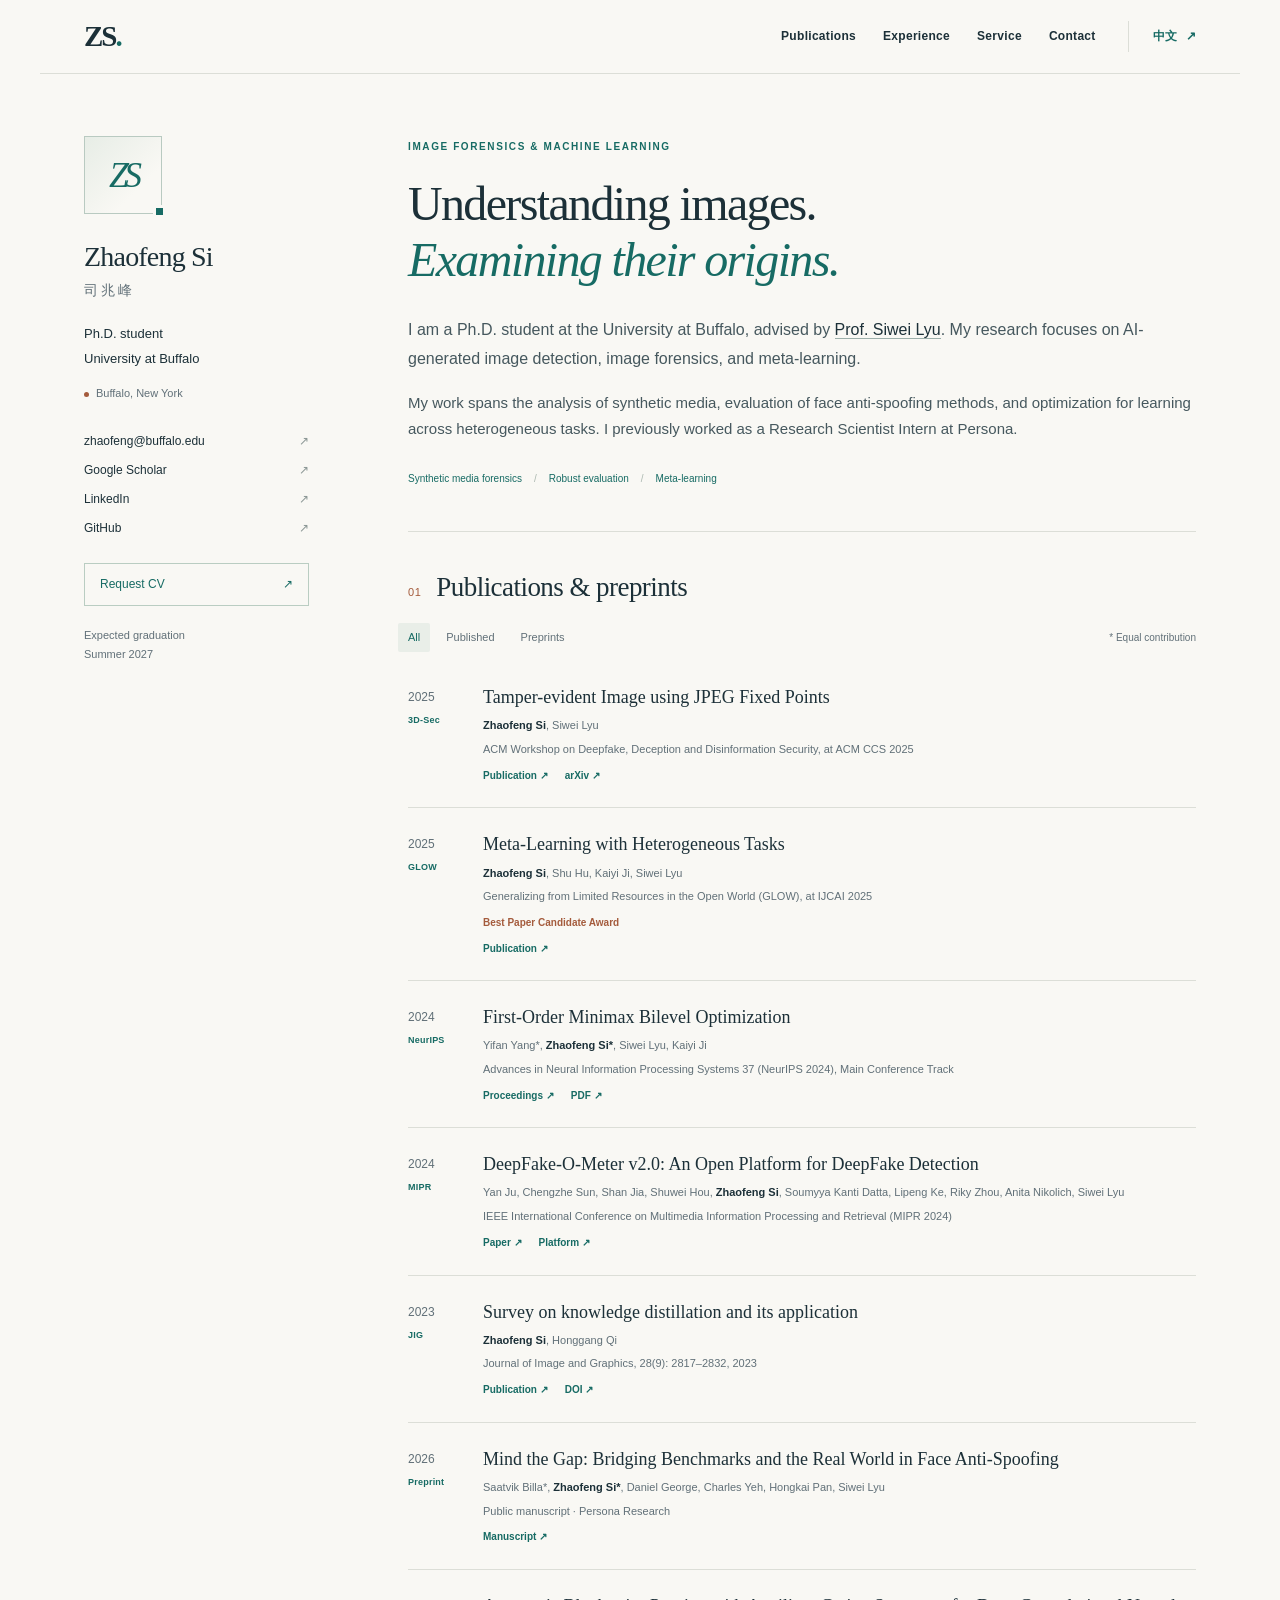
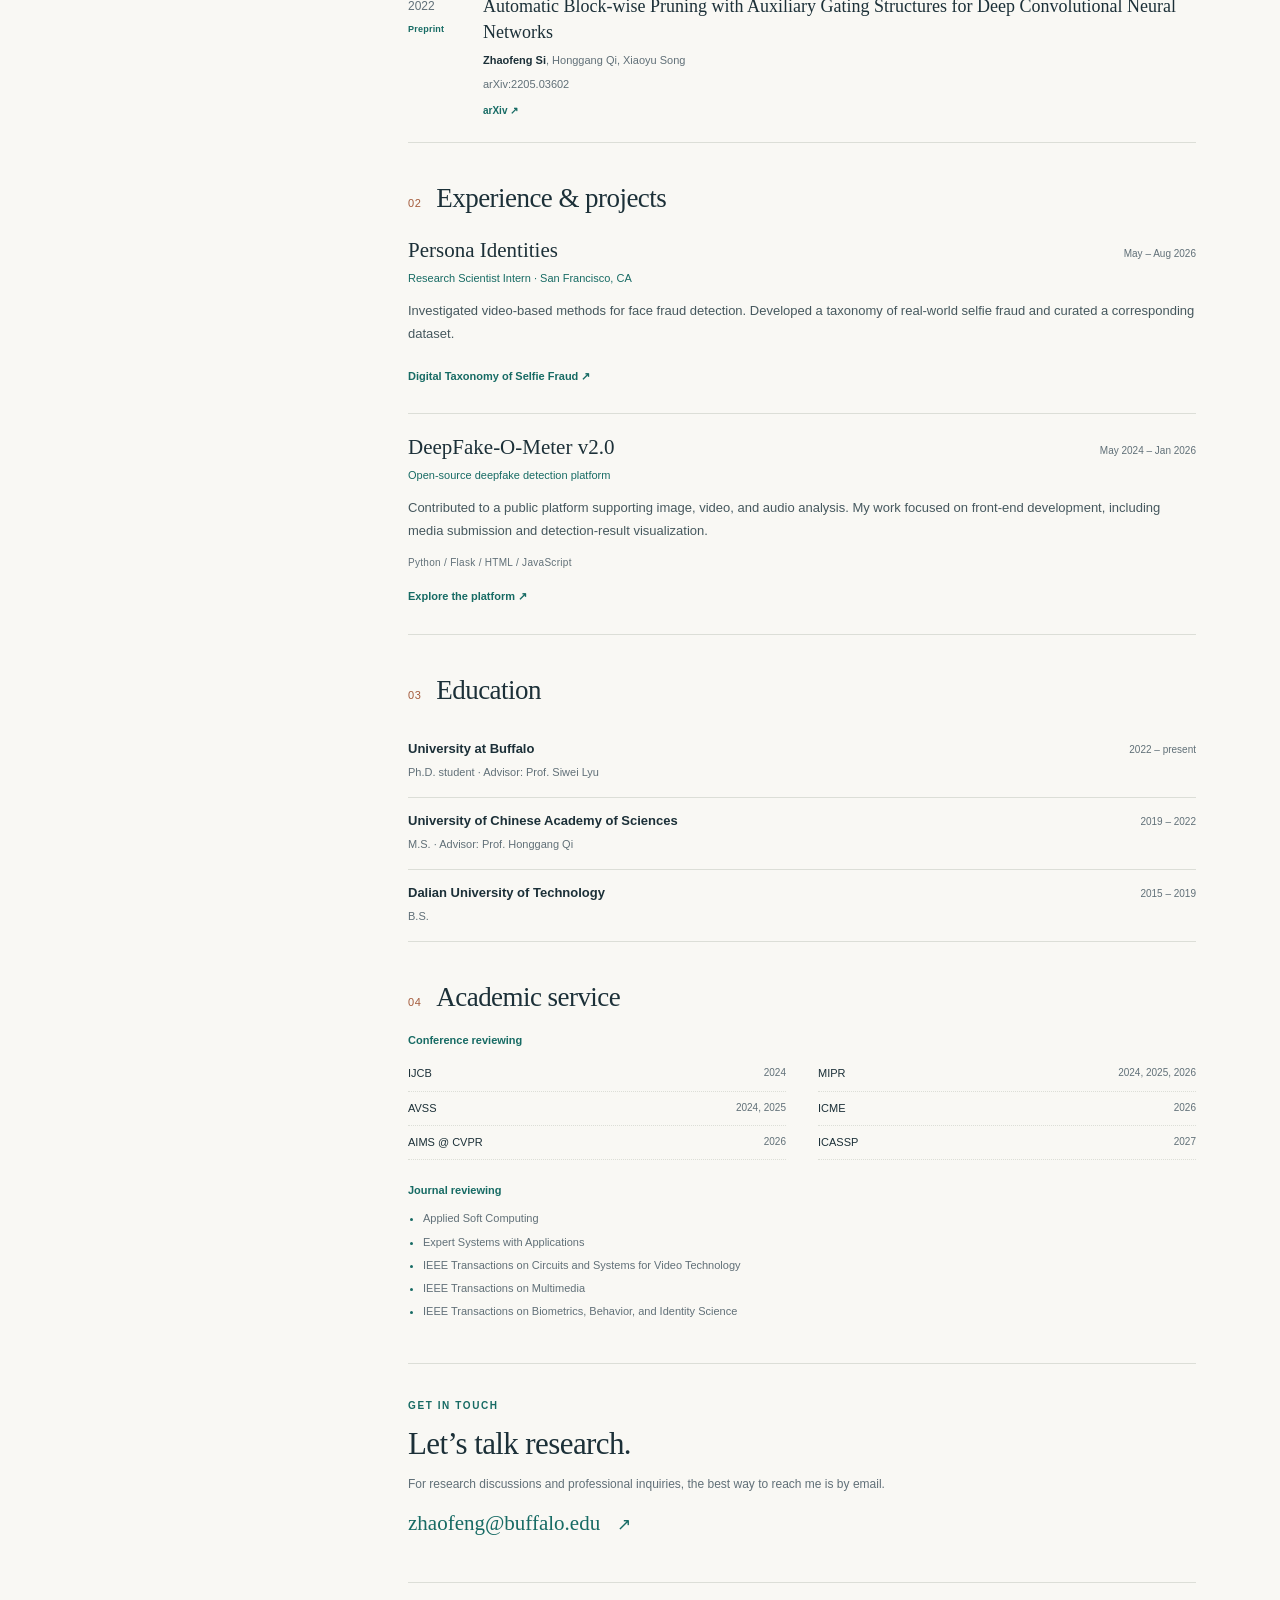
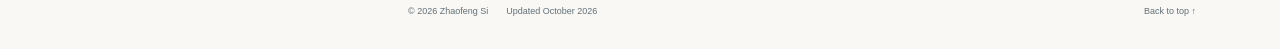
==== index.html @ 09a0c446 "Build bilingual academic homepage with public research and email-only CV requests" ====
<!doctype html>
<html lang="en">
<head>
  <meta charset="utf-8">
  <meta name="viewport" content="width=device-width, initial-scale=1">
  <meta name="description" content="Zhaofeng Si — Ph.D. student at the University at Buffalo. Research in image forensics, AI-generated image detection, and meta-learning.">
  <meta name="theme-color" content="#f9f8f4">
  <meta property="og:title" content="Zhaofeng Si · Image Forensics & Machine Learning">
  <meta property="og:description" content="Research, publications, and projects by Zhaofeng Si, Ph.D. student at the University at Buffalo.">
  <meta property="og:type" content="website">
  <meta property="og:url" content="https://mwtsukasa.github.io/">
  <link rel="canonical" href="https://mwtsukasa.github.io/">
  <link rel="icon" href="assets/favicon.svg" type="image/svg+xml">
  <link rel="stylesheet" href="styles.css">
  <title>Zhaofeng Si · Image Forensics & Machine Learning</title>
  <script src="script.js" defer></script>
</head>
<body>
  <a class="skip-link" href="#main"><span lang="en">Skip to content</span><span lang="zh-CN">跳转至正文</span></a>
  <header class="topbar">
    <a class="wordmark" href="#about" aria-label="Zhaofeng Si, home">ZS<span class="wordmark-dot">.</span></a>
    <nav aria-label="Main navigation">
      <a href="#publications"><span lang="en">Publications</span><span lang="zh-CN">论文</span></a>
      <a href="#experience"><span lang="en">Experience</span><span lang="zh-CN">经历</span></a>
      <a href="#service"><span lang="en">Service</span><span lang="zh-CN">学术服务</span></a>
      <a href="#contact"><span lang="en">Contact</span><span lang="zh-CN">联系</span></a>
    </nav>
    <button id="language-toggle" class="language-toggle" type="button" aria-label="切换为中文">中文 <span aria-hidden="true">↗</span></button>
  </header>

  <div class="layout">
    <aside class="profile" aria-label="Profile">
      <div class="monogram" aria-hidden="true"><span>Z</span><span>S</span><i></i></div>
      <h1>Zhaofeng Si</h1>
      <p class="chinese-name" lang="en">司兆峰</p>
      <p class="chinese-name" lang="zh-CN">图像取证 · 机器学习</p>
      <p class="role"><span lang="en">Ph.D. student</span><span lang="zh-CN">博士研究生</span><br><span lang="en">University at Buffalo</span><span lang="zh-CN">纽约州立大学布法罗分校</span></p>
      <p class="location"><span class="location-dot" aria-hidden="true"></span> <span lang="en">Buffalo, New York</span><span lang="zh-CN">美国纽约州布法罗</span></p>
      <div class="profile-links">
        <a href="mailto:zhaofeng@buffalo.edu">zhaofeng@buffalo.edu <span aria-hidden="true">↗</span></a>
        <a href="https://scholar.google.com/citations?user=auO4764AAAAJ&amp;hl=en">Google Scholar <span aria-hidden="true">↗</span></a>
        <a href="https://www.linkedin.com/in/zhaofeng-si-710855255/">LinkedIn <span aria-hidden="true">↗</span></a>
        <a href="https://github.com/MWTsukasa">GitHub <span aria-hidden="true">↗</span></a>
      </div>
      <a class="cv-link" href="mailto:zhaofeng@buffalo.edu?subject=CV%20request"><span lang="en">Request CV</span><span lang="zh-CN">邮件索取简历</span><span aria-hidden="true">↗</span></a>
      <p class="profile-note"><span lang="en">Expected graduation<br>Summer 2027</span><span lang="zh-CN">预计毕业<br>2027 年夏季</span></p>
    </aside>

    <main id="main">
      <section class="intro" id="about" aria-labelledby="intro-title">
        <p class="eyebrow"><span lang="en">IMAGE FORENSICS & MACHINE LEARNING</span><span lang="zh-CN">图像取证与机器学习</span></p>
        <h2 id="intro-title"><span lang="en">Understanding images.<br><em>Examining their origins.</em></span><span lang="zh-CN">理解图像，<br><em>探究图像的来源。</em></span></h2>
        <p class="lead"><span lang="en">I am a Ph.D. student at the University at Buffalo, advised by <a href="https://cse.buffalo.edu/~siweilyu/">Prof. Siwei Lyu</a>. My research focuses on AI-generated image detection, image forensics, and meta-learning.</span><span lang="zh-CN">我目前在纽约州立大学布法罗分校攻读博士，导师为 <a href="https://cse.buffalo.edu/~siweilyu/">Siwei Lyu 教授</a>。研究方向包括 AI 生成图像检测、图像取证和元学习。</span></p>
        <p><span lang="en">My work spans the analysis of synthetic media, evaluation of face anti-spoofing methods, and optimization for learning across heterogeneous tasks. I previously worked as a Research Scientist Intern at Persona.</span><span lang="zh-CN">我的工作涉及合成媒体分析、人脸防伪方法评估，以及面向异构任务学习的优化方法。曾在 Persona 担任研究科学家实习生。</span></p>
        <div class="research-topics" aria-label="Research interests"><span lang="en">Synthetic media forensics</span><span lang="zh-CN">合成媒体取证</span><span class="topic-separator" aria-hidden="true">/</span><span lang="en">Robust evaluation</span><span lang="zh-CN">稳健评估</span><span class="topic-separator" aria-hidden="true">/</span><span lang="en">Meta-learning</span><span lang="zh-CN">元学习</span></div>
      </section>

      <section id="publications" class="section" aria-labelledby="publications-title">
        <div class="section-heading"><span class="section-number" aria-hidden="true">01</span><h2 id="publications-title"><span lang="en">Publications & preprints</span><span lang="zh-CN">论文与预印本</span></h2></div>
        <div class="publication-toolbar"><div class="filters" role="group" aria-label="Filter publications"><button type="button" data-filter="all" aria-pressed="true"><span lang="en">All</span><span lang="zh-CN">全部</span></button><button type="button" data-filter="published" aria-pressed="false"><span lang="en">Published</span><span lang="zh-CN">已发表</span></button><button type="button" data-filter="preprint" aria-pressed="false"><span lang="en">Preprints</span><span lang="zh-CN">预印本</span></button></div><span class="equal-note"><span lang="en">* Equal contribution</span><span lang="zh-CN">* 同等贡献</span></span></div>
        <p id="filter-status" class="sr-only" aria-live="polite"></p>
        <div class="publication-list">
          <article class="publication" data-category="published"><div class="paper-index"><span>2025</span><small>3D-Sec</small></div><div class="paper-body"><h3><a href="https://doi.org/10.1145/3733813.3764369">Tamper-evident Image using JPEG Fixed Points</a></h3><p class="authors"><strong>Zhaofeng Si</strong>, Siwei Lyu</p><p class="venue">ACM Workshop on Deepfake, Deception and Disinformation Security, at ACM CCS 2025</p><div class="paper-links"><a href="https://doi.org/10.1145/3733813.3764369"><span lang="en">Publication</span><span lang="zh-CN">正式发表版本</span> ↗</a><a href="https://arxiv.org/abs/2504.17594">arXiv ↗</a></div></div></article>
          <article class="publication" data-category="published"><div class="paper-index"><span>2025</span><small>GLOW</small></div><div class="paper-body"><h3><a href="https://doi.org/10.1007/978-981-95-0988-1_6">Meta-Learning with Heterogeneous Tasks</a></h3><p class="authors"><strong>Zhaofeng Si</strong>, Shu Hu, Kaiyi Ji, Siwei Lyu</p><p class="venue">Generalizing from Limited Resources in the Open World (GLOW), at IJCAI 2025</p><p class="paper-distinction"><span lang="en">Best Paper Candidate Award</span><span lang="zh-CN">最佳论文候选奖</span></p><div class="paper-links"><a href="https://doi.org/10.1007/978-981-95-0988-1_6"><span lang="en">Publication</span><span lang="zh-CN">论文</span> ↗</a></div></div></article>
          <article class="publication" data-category="published"><div class="paper-index"><span>2024</span><small>NeurIPS</small></div><div class="paper-body"><h3><a href="https://proceedings.neurips.cc/paper_files/paper/2024/hash/2c8047bf3ed8ef6905351608d641f02f-Abstract-Conference.html">First-Order Minimax Bilevel Optimization</a></h3><p class="authors">Yifan Yang*, <strong>Zhaofeng Si*</strong>, Siwei Lyu, Kaiyi Ji</p><p class="venue">Advances in Neural Information Processing Systems 37 (NeurIPS 2024), Main Conference Track</p><div class="paper-links"><a href="https://proceedings.neurips.cc/paper_files/paper/2024/hash/2c8047bf3ed8ef6905351608d641f02f-Abstract-Conference.html"><span lang="en">Proceedings</span><span lang="zh-CN">论文集</span> ↗</a><a href="https://proceedings.neurips.cc/paper_files/paper/2024/file/2c8047bf3ed8ef6905351608d641f02f-Paper-Conference.pdf">PDF ↗</a></div></div></article>
          <article class="publication" data-category="published"><div class="paper-index"><span>2024</span><small>MIPR</small></div><div class="paper-body"><h3><a href="https://arxiv.org/abs/2404.13146">DeepFake-O-Meter v2.0: An Open Platform for DeepFake Detection</a></h3><p class="authors">Yan Ju, Chengzhe Sun, Shan Jia, Shuwei Hou, <strong>Zhaofeng Si</strong>, Soumyya Kanti Datta, Lipeng Ke, Riky Zhou, Anita Nikolich, Siwei Lyu</p><p class="venue">IEEE International Conference on Multimedia Information Processing and Retrieval (MIPR 2024)</p><div class="paper-links"><a href="https://arxiv.org/abs/2404.13146"><span lang="en">Paper</span><span lang="zh-CN">论文</span> ↗</a><a href="https://zinc.cse.buffalo.edu/ubmdfl/deep-o-meter/landing_page"><span lang="en">Platform</span><span lang="zh-CN">平台</span> ↗</a></div></div></article>
          <article class="publication" data-category="published"><div class="paper-index"><span>2023</span><small>JIG</small></div><div class="paper-body"><h3><a href="https://www.cjig.cn/zh/article/doi/10.11834/jig.220273/"><span lang="en">Survey on knowledge distillation and its application</span><span lang="zh-CN">知识蒸馏方法研究与应用综述</span></a></h3><p class="authors"><span lang="en"><strong>Zhaofeng Si</strong>, Honggang Qi</span><span lang="zh-CN"><strong>司兆峰</strong>，齐洪钢</span></p><p class="venue"><span lang="en">Journal of Image and Graphics, 28(9): 2817–2832, 2023</span><span lang="zh-CN">中国图象图形学报，2023，28(9)：2817–2832</span></p><div class="paper-links"><a href="https://www.cjig.cn/zh/article/doi/10.11834/jig.220273/"><span lang="en">Publication</span><span lang="zh-CN">论文</span> ↗</a><a href="https://doi.org/10.11834/jig.220273">DOI ↗</a></div></div></article>
          <article class="publication" data-category="preprint"><div class="paper-index"><span>2026</span><small><span lang="en">Preprint</span><span lang="zh-CN">预印本</span></small></div><div class="paper-body"><h3><a href="https://research.withpersona.com/mind-the-gap">Mind the Gap: Bridging Benchmarks and the Real World in Face Anti-Spoofing</a></h3><p class="authors">Saatvik Billa*, <strong>Zhaofeng Si*</strong>, Daniel George, Charles Yeh, Hongkai Pan, Siwei Lyu</p><p class="venue"><span lang="en">Public manuscript · Persona Research</span><span lang="zh-CN">公开研究稿件 · Persona Research</span></p><div class="paper-links"><a href="https://research.withpersona.com/mind-the-gap"><span lang="en">Manuscript</span><span lang="zh-CN">公开稿件</span> ↗</a></div></div></article>
          <article class="publication" data-category="preprint"><div class="paper-index"><span>2022</span><small><span lang="en">Preprint</span><span lang="zh-CN">预印本</span></small></div><div class="paper-body"><h3><a href="https://arxiv.org/abs/2205.03602">Automatic Block-wise Pruning with Auxiliary Gating Structures for Deep Convolutional Neural Networks</a></h3><p class="authors"><strong>Zhaofeng Si</strong>, Honggang Qi, Xiaoyu Song</p><p class="venue">arXiv:2205.03602</p><div class="paper-links"><a href="https://arxiv.org/abs/2205.03602">arXiv ↗</a></div></div></article>
        </div>
      </section>

      <section id="experience" class="section" aria-labelledby="experience-title">
        <div class="section-heading"><span class="section-number" aria-hidden="true">02</span><h2 id="experience-title"><span lang="en">Experience & projects</span><span lang="zh-CN">经历与项目</span></h2></div>
        <article class="experience-entry"><div class="entry-top"><h3>Persona Identities</h3><span class="date"><span lang="en">May – Aug 2026</span><span lang="zh-CN">2026.05 — 2026.08</span></span></div><p class="entry-role"><span lang="en">Research Scientist Intern · San Francisco, CA</span><span lang="zh-CN">研究科学家实习生 · 美国旧金山</span></p><p><span lang="en">Investigated video-based methods for face fraud detection. Developed a taxonomy of real-world selfie fraud and curated a corresponding dataset.</span><span lang="zh-CN">研究基于视频的人脸欺诈检测方法，构建面向真实场景的自拍欺诈分类体系，并整理相应数据集。</span></p><a class="text-link" href="https://research.withpersona.com/digital-taxonomy-of-selfie-fraud"><span lang="en">Digital Taxonomy of Selfie Fraud</span><span lang="zh-CN">查看公开项目</span> <span aria-hidden="true">↗</span></a></article>
        <article class="experience-entry"><div class="entry-top"><h3>DeepFake-O-Meter v2.0</h3><span class="date"><span lang="en">May 2024 – Jan 2026</span><span lang="zh-CN">2024.05 — 2026.01</span></span></div><p class="entry-role"><span lang="en">Open-source deepfake detection platform</span><span lang="zh-CN">面向公众的开源深度伪造检测平台</span></p><p><span lang="en">Contributed to a public platform supporting image, video, and audio analysis. My work focused on front-end development, including media submission and detection-result visualization.</span><span lang="zh-CN">参与开发支持图像、视频及音频分析的公共平台，主要负责前端开发，包括样本提交与检测结果展示。</span></p><p class="technology">Python / Flask / HTML / JavaScript</p><a class="text-link" href="https://zinc.cse.buffalo.edu/ubmdfl/deep-o-meter/landing_page"><span lang="en">Explore the platform</span><span lang="zh-CN">访问平台</span> <span aria-hidden="true">↗</span></a></article>
      </section>

      <section id="education" class="section" aria-labelledby="education-title">
        <div class="section-heading"><span class="section-number" aria-hidden="true">03</span><h2 id="education-title"><span lang="en">Education</span><span lang="zh-CN">教育背景</span></h2></div>
        <div class="education-entry"><div><h3><span lang="en">University at Buffalo</span><span lang="zh-CN">纽约州立大学布法罗分校</span></h3><p><span lang="en">Ph.D. student · Advisor: Prof. Siwei Lyu</span><span lang="zh-CN">博士在读 · 导师：Siwei Lyu 教授</span></p></div><span class="date"><span lang="en">2022 – present</span><span lang="zh-CN">2022 — 至今</span></span></div>
        <div class="education-entry"><div><h3><span lang="en">University of Chinese Academy of Sciences</span><span lang="zh-CN">中国科学院大学</span></h3><p><span lang="en">M.S. · Advisor: Prof. Honggang Qi</span><span lang="zh-CN">硕士 · 导师：Honggang Qi 教授</span></p></div><span class="date">2019 – 2022</span></div>
        <div class="education-entry"><div><h3><span lang="en">Dalian University of Technology</span><span lang="zh-CN">大连理工大学</span></h3><p><span lang="en">B.S.</span><span lang="zh-CN">学士</span></p></div><span class="date">2015 – 2019</span></div>
      </section>

      <section id="service" class="section" aria-labelledby="service-title">
        <div class="section-heading"><span class="section-number" aria-hidden="true">04</span><h2 id="service-title"><span lang="en">Academic service</span><span lang="zh-CN">学术服务</span></h2></div>
        <div class="service-group"><h3><span lang="en">Conference reviewing</span><span lang="zh-CN">会议审稿</span></h3><dl class="service-list"><div><dt>IJCB</dt><dd>2024</dd></div><div><dt>MIPR</dt><dd>2024, 2025, 2026</dd></div><div><dt>AVSS</dt><dd>2024, 2025</dd></div><div><dt>ICME</dt><dd>2026</dd></div><div><dt>AIMS @ CVPR</dt><dd>2026</dd></div><div><dt>ICASSP</dt><dd>2027</dd></div></dl></div>
        <div class="service-group"><h3><span lang="en">Journal reviewing</span><span lang="zh-CN">期刊审稿</span></h3><ul class="journal-list"><li>Applied Soft Computing</li><li>Expert Systems with Applications</li><li>IEEE Transactions on Circuits and Systems for Video Technology</li><li>IEEE Transactions on Multimedia</li><li>IEEE Transactions on Biometrics, Behavior, and Identity Science</li></ul></div>
      </section>

      <section id="contact" class="contact section" aria-labelledby="contact-title"><p class="eyebrow"><span lang="en">GET IN TOUCH</span><span lang="zh-CN">联系</span></p><h2 id="contact-title"><span lang="en">Let’s talk research.</span><span lang="zh-CN">欢迎交流研究。</span></h2><p><span lang="en">For research discussions and professional inquiries, the best way to reach me is by email.</span><span lang="zh-CN">研究交流与工作联系，请通过电子邮件联系我。</span></p><a class="contact-email" href="mailto:zhaofeng@buffalo.edu">zhaofeng@buffalo.edu <span aria-hidden="true">↗</span></a></section>
      <footer><span>© 2026 Zhaofeng Si</span><span lang="en">Updated October 2026</span><span lang="zh-CN">更新于 2026 年 10 月</span><a href="#about"><span lang="en">Back to top</span><span lang="zh-CN">返回顶部</span> ↑</a></footer>
    </main>
  </div>
</body>
</html>
---- styles.css ----
:root{--paper:#f9f8f4;--ink:#1c3038;--muted:#617078;--line:#dcded7;--accent:#176b64;--soft:#e9eee8;--warm:#a45b3c;--serif:Georgia,"Times New Roman","Noto Serif CJK SC","Songti SC",SimSun,serif;--sans:Inter,-apple-system,BlinkMacSystemFont,"Segoe UI","PingFang SC","Microsoft YaHei",sans-serif}
*{box-sizing:border-box}html{scroll-behavior:smooth;scroll-padding-top:100px}body{margin:0;background:var(--paper);color:var(--ink);font:15px/1.75 var(--sans);-webkit-font-smoothing:antialiased}a{color:inherit;text-decoration:none}a:hover{color:var(--accent)}button{font:inherit}button,a{-webkit-tap-highlight-color:transparent}a:focus-visible,button:focus-visible{outline:2px solid var(--accent);outline-offset:5px}html[lang="en"] [lang="zh-CN"],html[lang="zh-CN"] [lang="en"]{display:none}[hidden]{display:none!important}p{margin:0 0 16px}h1,h2,h3{margin:0;line-height:1.3}::selection{background:#d0e2d9}.skip-link{position:fixed;left:18px;top:-70px;padding:10px 18px;background:var(--ink);color:white;z-index:100}.skip-link:focus{top:12px}.topbar{position:sticky;top:0;z-index:20;display:flex;align-items:center;gap:32px;max-width:1200px;margin:auto;padding:19px 44px;background:rgba(249,248,244,.96);border-bottom:1px solid var(--line);backdrop-filter:blur(14px)}.wordmark{font:bold 29px/1 var(--serif);letter-spacing:-2px;margin-right:auto}.wordmark-dot{color:var(--accent)}nav{display:flex;gap:27px;font-size:12px;font-weight:600;letter-spacing:.025em}nav a{padding:7px 0}.language-toggle{border:0;border-left:1px solid var(--line);background:transparent;padding:5px 0 5px 24px;cursor:pointer;font-size:12px;color:var(--accent);font-weight:600}.language-toggle span{margin-left:6px}.layout{max-width:1200px;margin:0 auto;display:grid;grid-template-columns:260px minmax(0,1fr);gap:64px;padding:62px 44px 0}.profile{position:sticky;top:125px;align-self:start;padding-bottom:30px}.monogram{position:relative;width:78px;height:78px;display:flex;align-items:center;justify-content:center;border:1px solid #b9cac1;margin-bottom:25px;font:italic 36px var(--serif);letter-spacing:-5px;color:var(--accent);background:linear-gradient(135deg,#e7ede6,#f9f8f4 70%)}.monogram i{position:absolute;right:-5px;bottom:-5px;width:13px;height:13px;background:var(--accent);border:3px solid var(--paper)}.profile h1{font:normal 28px/1.25 var(--serif);letter-spacing:-.8px}.chinese-name{font:14px var(--serif);letter-spacing:3px;color:var(--muted);margin:8px 0 22px}.role{font-size:13px;line-height:1.9;margin:0 0 13px}.location{font-size:11px;color:var(--muted);display:flex;align-items:center;gap:7px;margin-bottom:27px}.location-dot{height:5px;width:5px;background:var(--warm);border-radius:50%;flex:none}.profile-links{display:grid;gap:8px;font-size:12px;margin-bottom:24px}.profile-links a{display:flex;justify-content:space-between;align-items:center;gap:14px;max-width:225px}.profile-links a>span{color:#8a9694}.cv-link{display:flex;align-items:center;justify-content:space-between;border:1px solid #bacdc2;color:var(--accent);padding:10px 15px;font-size:12px;max-width:225px;transition:background .18s}.cv-link:hover{background:var(--soft)}.cv-link small{font-size:10px;color:var(--muted);font-weight:400;margin-left:5px}.profile-note{font-size:11px;line-height:1.8;color:var(--muted);margin-top:20px}.intro{padding:2px 0 44px;border-bottom:1px solid var(--line)}.eyebrow{font-size:10px;font-weight:650;letter-spacing:.16em;color:var(--accent);margin-bottom:20px}.intro h2{font:normal clamp(34px,4vw,48px)/1.17 var(--serif);letter-spacing:-1.65px;margin-bottom:27px}.intro h2 em{font-weight:normal;color:var(--accent)}.intro .lead{font-size:16px;line-height:1.85}.intro p:not(.eyebrow){color:#46585e}.intro p a{border-bottom:1px solid #9cafaa;color:var(--ink)}.research-topics{display:flex;flex-wrap:wrap;gap:8px 12px;align-items:center;font-size:10px;color:var(--accent);margin-top:27px}.topic-separator{color:#abb7b0}.section{padding-top:40px}.section-heading{display:flex;gap:15px;align-items:baseline;padding-bottom:20px}.section-number{font:11px var(--sans);color:var(--warm);letter-spacing:.05em}.section-heading h2{font:normal 27px var(--serif);letter-spacing:-.55px}.publication-toolbar{display:flex;justify-content:space-between;align-items:center;gap:15px;margin-bottom:9px}.filters{display:flex;gap:6px;flex-wrap:wrap}.filters button{border:0;color:var(--muted);background:transparent;padding:5px 10px;font-size:11px;border-radius:2px;cursor:pointer}.filters button:first-child{margin-left:-10px}.filters button[aria-pressed="true"]{color:var(--accent);background:var(--soft)}.equal-note{font-size:10px;color:var(--muted)}.publication{display:grid;grid-template-columns:62px minmax(0,1fr);gap:13px;padding:23px 0;border-bottom:1px solid var(--line)}.paper-index{padding-top:3px;display:flex;flex-direction:column;gap:5px;color:var(--muted);font-size:12px}.paper-index small{font-size:9px;color:var(--accent);font-weight:600;letter-spacing:.025em}.paper-body h3{font:normal 18px/1.45 var(--serif);margin-bottom:6px}.paper-body h3 a:hover{text-decoration:underline;text-decoration-thickness:1px;text-underline-offset:4px}.authors{font-size:11px;line-height:1.8;color:var(--muted);margin-bottom:4px}.authors strong{font-weight:600;color:var(--ink)}.venue{font-size:11px;line-height:1.8;color:var(--muted);margin-bottom:7px}.paper-links{display:flex;gap:17px;flex-wrap:wrap;font-size:10px;font-weight:600;color:var(--accent)}.paper-links a:hover{text-decoration:underline;text-underline-offset:3px}.paper-distinction{font-size:10px;color:var(--warm);font-weight:600;margin:2px 0 8px}.experience-entry{padding:21px 0 25px;border-bottom:1px solid var(--line)}.experience-entry:first-of-type{padding-top:4px}.entry-top{display:flex;justify-content:space-between;gap:16px;align-items:baseline}.entry-top h3{font:normal 21px var(--serif)}.date{font-size:10px;color:var(--muted);white-space:nowrap}.entry-role{font-size:11px;color:var(--accent);margin:6px 0 12px}.experience-entry>p:not(.entry-role):not(.technology){font-size:13px;color:#46585e}.text-link{color:var(--accent);font-size:11px;font-weight:600}.technology{font-size:10px;color:var(--muted);margin-top:-5px;margin-bottom:11px;letter-spacing:.03em}.education-entry{display:flex;justify-content:space-between;align-items:baseline;gap:18px;padding:15px 0;border-bottom:1px solid var(--line)}.education-entry h3{font-size:13px;font-weight:600}.education-entry p{font-size:11px;color:var(--muted);margin:5px 0 0}.service-group{margin-bottom:23px}.service-group h3{font-size:11px;color:var(--accent);font-weight:600;margin-bottom:10px}.service-list{margin:0;display:grid;grid-template-columns:1fr 1fr;column-gap:32px}.service-list>div{display:flex;justify-content:space-between;border-bottom:1px dotted var(--line);gap:14px;padding:7px 0;font-size:11px}.service-list dd{margin:0;color:var(--muted);font-size:10px}.journal-list{padding-left:15px;margin:0;color:var(--muted);font-size:11px;line-height:2.1}.journal-list li::marker{color:var(--accent)}.contact{border-top:1px solid var(--line);margin-top:40px;padding-top:33px;padding-bottom:43px}.contact .eyebrow{margin-bottom:12px}.contact h2{font:normal 31px var(--serif);letter-spacing:-.6px;margin-bottom:12px}.contact p:not(.eyebrow){font-size:12px;color:var(--muted);max-width:520px}.contact-email{font:normal 21px var(--serif);color:var(--accent)}.contact-email>span{font:normal 17px var(--sans);margin-left:12px}footer{display:flex;gap:18px;align-items:center;flex-wrap:wrap;border-top:1px solid var(--line);padding:21px 0 30px;font-size:9px;color:var(--muted)}footer>a{margin-left:auto}.sr-only{position:absolute;width:1px;height:1px;padding:0;margin:-1px;overflow:hidden;clip:rect(0,0,0,0);white-space:nowrap;border:0}html[lang="zh-CN"] .intro h2{font-size:44px;line-height:1.4;letter-spacing:0}html[lang="zh-CN"] .chinese-name{letter-spacing:1px}html[lang="zh-CN"] .section-heading h2{font-size:25px;letter-spacing:1px}html[lang="zh-CN"] .intro .lead{line-height:2}
@media(min-width:1400px){.layout{gap:78px}.topbar{max-width:1200px}}@media(max-width:1000px){.layout{grid-template-columns:215px minmax(0,1fr);gap:40px;padding:42px 30px 0}.topbar{padding:17px 30px}.profile h1{font-size:25px}.profile-links{font-size:11px}.intro h2{font-size:37px}.entry-top{align-items:flex-start;flex-direction:column;gap:5px}.publication-toolbar{align-items:flex-start;flex-direction:column;gap:8px}}@media(max-width:720px){html{scroll-padding-top:76px}.topbar{padding:14px 22px;gap:18px}nav{gap:15px;font-size:10px}.language-toggle{padding-left:16px;font-size:11px}.wordmark{font-size:25px}.layout{display:block;padding:28px 24px 0}.profile{position:static;display:grid;grid-template-columns:1fr auto;column-gap:18px;padding-bottom:28px;margin-bottom:29px;border-bottom:1px solid var(--line)}.monogram{grid-column:2;grid-row:1/4;width:64px;height:64px;margin:0;font-size:31px}.profile h1{font-size:29px}.profile .chinese-name{margin:6px 0 12px}.profile .role{margin-bottom:0;font-size:12px}.profile .location{grid-column:1;margin:10px 0 13px}.profile-links{grid-column:1/-1;display:flex;gap:7px 19px;flex-wrap:wrap;margin-bottom:16px}.profile-links a{gap:6px}.profile-links a:first-child{flex-basis:100%;justify-content:flex-start}.cv-link{grid-column:1;max-width:185px}.profile-note{grid-column:2;grid-row:6;align-self:center;margin:0;font-size:9px;text-align:right}.intro{padding:0 0 30px}.eyebrow{font-size:9px;margin-bottom:16px}.intro h2{font-size:36px;letter-spacing:-1.1px}.intro .lead{font-size:15px}.intro p:not(.eyebrow):not(.lead){font-size:13px}.research-topics{font-size:9px;gap:6px 8px}.section{padding-top:30px}.section-heading{gap:11px;padding-bottom:15px}.section-heading h2{font-size:25px}.publication{grid-template-columns:48px minmax(0,1fr);gap:10px;padding:21px 0}.paper-body h3{font-size:17px}.paper-index{font-size:11px}.paper-index small{font-size:8px}.paper-links{font-size:10px}.authors,.venue{font-size:10px}.service-list{column-gap:20px}.contact{margin-top:25px;padding-bottom:30px}.contact-email{font-size:20px}.contact h2{font-size:28px}footer{font-size:8px;gap:12px}html[lang="zh-CN"] .intro h2{font-size:34px}}
@media(max-width:400px){.layout{padding-left:18px;padding-right:18px}.topbar{padding-left:18px;padding-right:18px;gap:12px}nav{gap:11px}.language-toggle{padding-left:10px}.profile h1{font-size:27px}.intro h2{font-size:32px}.service-list{grid-template-columns:1fr}.contact-email{font-size:18px}.education-entry{gap:10px}.education-entry h3{font-size:12px}.equal-note{font-size:9px}}
@media(prefers-reduced-motion:reduce){html{scroll-behavior:auto}*{transition:none!important}}
@media print{.topbar,.monogram,.filters,.cv-link,footer>a,.skip-link{display:none}.layout{display:block;padding:0}.profile{position:static;border-bottom:1px solid #bbb;padding-bottom:15px}.profile-links{display:flex;gap:18px}.profile-note{display:none}body{font-size:11pt;background:white}.intro h2{font-size:24pt}.section{padding-top:20px}.publication,.experience-entry,.education-entry{break-inside:avoid}.paper-body h3{font-size:13pt}.contact{break-inside:avoid}.profile h1{font-size:22pt}}
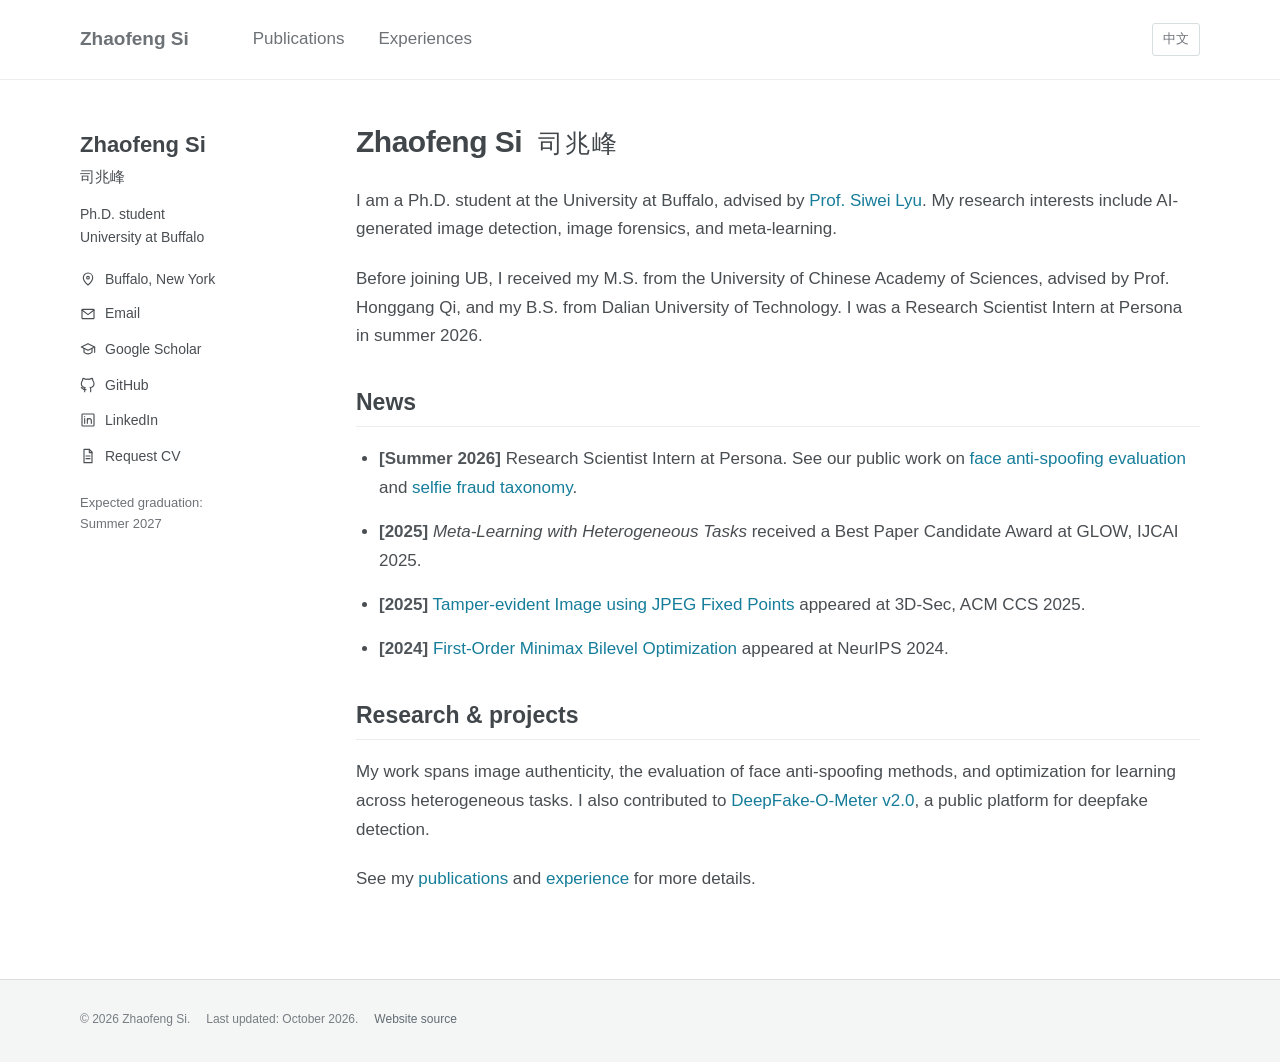
==== commit 6aa02196: "Redesign academic website with separate publications and experience pages" ====
--- a/index.html
+++ b/index.html
@@ -3,95 +3,54 @@
 <head>
   <meta charset="utf-8">
   <meta name="viewport" content="width=device-width, initial-scale=1">
-  <meta name="description" content="Zhaofeng Si — Ph.D. student at the University at Buffalo. Research in image forensics, AI-generated image detection, and meta-learning.">
-  <meta name="theme-color" content="#f9f8f4">
-  <meta property="og:title" content="Zhaofeng Si · Image Forensics & Machine Learning">
-  <meta property="og:description" content="Research, publications, and projects by Zhaofeng Si, Ph.D. student at the University at Buffalo.">
+  <meta name="description" content="Zhaofeng Si, Ph.D. student at the University at Buffalo. Research in image forensics, AI-generated image detection, and meta-learning.">
+  <meta name="theme-color" content="#ffffff">
+  <meta property="og:title" content="Zhaofeng Si 司兆峰">
+  <meta property="og:description" content="Research, publications, and academic experience of Zhaofeng Si.">
   <meta property="og:type" content="website">
   <meta property="og:url" content="https://mwtsukasa.github.io/">
   <link rel="canonical" href="https://mwtsukasa.github.io/">
-  <link rel="icon" href="assets/favicon.svg" type="image/svg+xml">
-  <link rel="stylesheet" href="styles.css">
-  <title>Zhaofeng Si · Image Forensics & Machine Learning</title>
-  <script src="script.js" defer></script>
+  <link rel="icon" href="./assets/favicon.svg" type="image/svg+xml">
+  <link rel="stylesheet" href="./styles.css">
+  <title>Zhaofeng Si 司兆峰</title>
+  <script src="./script.js" defer></script>
 </head>
-<body>
+<body data-page="home">
   <a class="skip-link" href="#main"><span lang="en">Skip to content</span><span lang="zh-CN">跳转至正文</span></a>
-  <header class="topbar">
-    <a class="wordmark" href="#about" aria-label="Zhaofeng Si, home">ZS<span class="wordmark-dot">.</span></a>
-    <nav aria-label="Main navigation">
-      <a href="#publications"><span lang="en">Publications</span><span lang="zh-CN">论文</span></a>
-      <a href="#experience"><span lang="en">Experience</span><span lang="zh-CN">经历</span></a>
-      <a href="#service"><span lang="en">Service</span><span lang="zh-CN">学术服务</span></a>
-      <a href="#contact"><span lang="en">Contact</span><span lang="zh-CN">联系</span></a>
-    </nav>
-    <button id="language-toggle" class="language-toggle" type="button" aria-label="切换为中文">中文 <span aria-hidden="true">↗</span></button>
+  <header class="masthead">
+    <div class="masthead-inner">
+      <a class="site-name" href="./" aria-current="page">Zhaofeng Si</a>
+      <nav aria-label="Main navigation"><a href="./publications/"><span lang="en">Publications</span><span lang="zh-CN">论文</span></a><a href="./experiences/"><span lang="en">Experiences</span><span lang="zh-CN">经历</span></a></nav>
+      <button class="language-toggle" id="language-toggle" type="button" aria-label="切换为中文">中文</button>
+    </div>
   </header>
+  <div class="page-layout">
+    <aside class="profile" aria-label="Profile">
+      <a class="profile-name" href="./">Zhaofeng Si</a>
+      <p class="profile-chinese">司兆峰</p>
+      <p class="profile-role"><span lang="en">Ph.D. student<br>University at Buffalo</span><span lang="zh-CN">博士研究生<br>纽约州立大学布法罗分校</span></p>
+      <p class="profile-location"><svg class="icon" viewBox="0 0 24 24" fill="none" stroke="currentColor" stroke-width="1.7" stroke-linecap="round" stroke-linejoin="round" aria-hidden="true"><path d="M19 10c0 5-7 11-7 11S5 15 5 10a7 7 0 1 1 14 0Z"/><circle cx="12" cy="10" r="2"/></svg><span lang="en">Buffalo, New York</span><span lang="zh-CN">美国纽约州布法罗</span></p>
+      <ul class="profile-links"><li><a href="mailto:zhaofeng@buffalo.edu"><svg class="icon" viewBox="0 0 24 24" fill="none" stroke="currentColor" stroke-width="1.7" stroke-linecap="round" stroke-linejoin="round" aria-hidden="true"><rect x="3" y="5" width="18" height="14" rx="1"/><path d="m3 6 9 7 9-7"/></svg><span lang="en">Email</span><span lang="zh-CN">电子邮件</span></a></li><li><a href="https://scholar.google.com/citations?user=auO4764AAAAJ&amp;hl=en"><svg class="icon" viewBox="0 0 24 24" fill="none" stroke="currentColor" stroke-width="1.7" stroke-linecap="round" stroke-linejoin="round" aria-hidden="true"><path d="m2 9 10-5 10 5-10 5L2 9Z"/><path d="M6 11v6c4 3 8 3 12 0v-6M22 9v8"/></svg><span lang="en">Google Scholar</span><span lang="zh-CN">Google Scholar</span></a></li><li><a href="https://github.com/MWTsukasa"><svg class="icon" viewBox="0 0 24 24" fill="none" stroke="currentColor" stroke-width="1.7" stroke-linecap="round" stroke-linejoin="round" aria-hidden="true"><path d="M9 19c-5 1-5-3-7-3m14 6v-4a3 3 0 0 0-.8-2.3C19 15.3 21 13.5 21 10a7 7 0 0 0-2-5c.2-1.1.1-2.2-.5-3-2 0-3.5 1-4.2 1.5a15 15 0 0 0-5.6 0C7.8 3 6.5 2 4.5 2 4 2.8 3.8 4 4 5a7 7 0 0 0-2 5c0 3.5 2 5.3 5.8 5.7A3 3 0 0 0 7 18v4"/></svg><span lang="en">GitHub</span><span lang="zh-CN">GitHub</span></a></li><li><a href="https://www.linkedin.com/in/zhaofeng-si-710855255/"><svg class="icon" viewBox="0 0 24 24" fill="none" stroke="currentColor" stroke-width="1.7" stroke-linecap="round" stroke-linejoin="round" aria-hidden="true"><rect x="3" y="3" width="18" height="18" rx="1"/><path d="M7 10v7M7 7v.1M11 17v-7m0 3c0-4 6-4 6 0v4"/></svg><span lang="en">LinkedIn</span><span lang="zh-CN">LinkedIn</span></a></li><li><a href="mailto:zhaofeng@buffalo.edu?subject=CV%20request"><svg class="icon" viewBox="0 0 24 24" fill="none" stroke="currentColor" stroke-width="1.7" stroke-linecap="round" stroke-linejoin="round" aria-hidden="true"><path d="M6 2h8l4 4v16H6Z"/><path d="M14 2v5h4M9 12h6M9 16h6"/></svg><span lang="en">Request CV</span><span lang="zh-CN">邮件索取简历</span></a></li></ul>
+      <p class="profile-graduation"><span lang="en">Expected graduation:<br>Summer 2027</span><span lang="zh-CN">预计毕业：2027 年夏季</span></p>
+    </aside>
+    <main id="main" class="page-content">
+      <h1><span lang="en">Zhaofeng Si <span class="title-chinese">司兆峰</span></span><span lang="zh-CN">司兆峰 <span class="title-english">Zhaofeng Si</span></span></h1>
+      
+<p><span lang="en">I am a Ph.D. student at the University at Buffalo, advised by <a href="https://cse.buffalo.edu/~siweilyu/">Prof. Siwei Lyu</a>. My research interests include AI-generated image detection, image forensics, and meta-learning.</span><span lang="zh-CN">我目前在纽约州立大学布法罗分校攻读博士，导师为 <a href="https://cse.buffalo.edu/~siweilyu/">Siwei Lyu 教授</a>。研究兴趣包括 AI 生成图像检测、图像取证和元学习。</span></p>
+<p><span lang="en">Before joining UB, I received my M.S. from the University of Chinese Academy of Sciences, advised by Prof. Honggang Qi, and my B.S. from Dalian University of Technology. I was a Research Scientist Intern at Persona in summer 2026.</span><span lang="zh-CN">此前，我在中国科学院大学获得硕士学位，导师为齐洪钢教授；在大连理工大学获得学士学位。2026 年夏季，我在 Persona 担任研究科学家实习生。</span></p>
+<h2><span lang="en">News</span><span lang="zh-CN">动态</span></h2>
+<ul class="news-list">
+  <li><span class="news-date"><span lang="en">[Summer 2026]</span><span lang="zh-CN">[2026 年夏季]</span></span> <span lang="en">Research Scientist Intern at Persona. See our public work on <a href="https://research.withpersona.com/mind-the-gap">face anti-spoofing evaluation</a> and <a href="https://research.withpersona.com/digital-taxonomy-of-selfie-fraud">selfie fraud taxonomy</a>.</span><span lang="zh-CN">在 Persona 担任研究科学家实习生。公开工作涉及<a href="https://research.withpersona.com/mind-the-gap">人脸防伪评估</a>与<a href="https://research.withpersona.com/digital-taxonomy-of-selfie-fraud">自拍欺诈分类体系</a>。</span></li>
+  <li><span class="news-date">[2025]</span> <em>Meta-Learning with Heterogeneous Tasks</em> <span lang="en">received a Best Paper Candidate Award at GLOW, IJCAI 2025.</span><span lang="zh-CN">获 IJCAI 2025 GLOW 研讨会最佳论文候选奖。</span></li>
+  <li><span class="news-date">[2025]</span> <a href="https://arxiv.org/abs/2504.17594">Tamper-evident Image using JPEG Fixed Points</a> <span lang="en">appeared at 3D-Sec, ACM CCS 2025.</span><span lang="zh-CN">发表于 ACM CCS 2025 的 3D-Sec 研讨会。</span></li>
+  <li><span class="news-date">[2024]</span> <a href="https://proceedings.neurips.cc/paper_files/paper/2024/hash/2c8047bf3ed8ef6905351608d641f02f-Abstract-Conference.html">First-Order Minimax Bilevel Optimization</a> <span lang="en">appeared at NeurIPS 2024.</span><span lang="zh-CN">发表于 NeurIPS 2024。</span></li>
+</ul>
+<h2><span lang="en">Research & projects</span><span lang="zh-CN">研究与项目</span></h2>
+<p><span lang="en">My work spans image authenticity, the evaluation of face anti-spoofing methods, and optimization for learning across heterogeneous tasks. I also contributed to <a href="https://zinc.cse.buffalo.edu/ubmdfl/deep-o-meter/landing_page">DeepFake-O-Meter v2.0</a>, a public platform for deepfake detection.</span><span lang="zh-CN">我的工作涉及图像真实性分析、人脸防伪方法评估，以及面向异构任务学习的优化方法。我也参与开发了面向公众的深度伪造检测平台 <a href="https://zinc.cse.buffalo.edu/ubmdfl/deep-o-meter/landing_page">DeepFake-O-Meter v2.0</a>。</span></p>
+<p><span lang="en">See my <a href="./publications/">publications</a> and <a href="./experiences/">experience</a> for more details.</span><span lang="zh-CN">更多信息可参见<a href="./publications/">论文</a>与<a href="./experiences/">经历</a>。</span></p>
 
-  <div class="layout">
-    <aside class="profile" aria-label="Profile">
-      <div class="monogram" aria-hidden="true"><span>Z</span><span>S</span><i></i></div>
-      <h1>Zhaofeng Si</h1>
-      <p class="chinese-name" lang="en">司兆峰</p>
-      <p class="chinese-name" lang="zh-CN">图像取证 · 机器学习</p>
-      <p class="role"><span lang="en">Ph.D. student</span><span lang="zh-CN">博士研究生</span><br><span lang="en">University at Buffalo</span><span lang="zh-CN">纽约州立大学布法罗分校</span></p>
-      <p class="location"><span class="location-dot" aria-hidden="true"></span> <span lang="en">Buffalo, New York</span><span lang="zh-CN">美国纽约州布法罗</span></p>
-      <div class="profile-links">
-        <a href="mailto:zhaofeng@buffalo.edu">zhaofeng@buffalo.edu <span aria-hidden="true">↗</span></a>
-        <a href="https://scholar.google.com/citations?user=auO4764AAAAJ&amp;hl=en">Google Scholar <span aria-hidden="true">↗</span></a>
-        <a href="https://www.linkedin.com/in/zhaofeng-si-710855255/">LinkedIn <span aria-hidden="true">↗</span></a>
-        <a href="https://github.com/MWTsukasa">GitHub <span aria-hidden="true">↗</span></a>
-      </div>
-      <a class="cv-link" href="mailto:zhaofeng@buffalo.edu?subject=CV%20request"><span lang="en">Request CV</span><span lang="zh-CN">邮件索取简历</span><span aria-hidden="true">↗</span></a>
-      <p class="profile-note"><span lang="en">Expected graduation<br>Summer 2027</span><span lang="zh-CN">预计毕业<br>2027 年夏季</span></p>
-    </aside>
-
-    <main id="main">
-      <section class="intro" id="about" aria-labelledby="intro-title">
-        <p class="eyebrow"><span lang="en">IMAGE FORENSICS & MACHINE LEARNING</span><span lang="zh-CN">图像取证与机器学习</span></p>
-        <h2 id="intro-title"><span lang="en">Understanding images.<br><em>Examining their origins.</em></span><span lang="zh-CN">理解图像，<br><em>探究图像的来源。</em></span></h2>
-        <p class="lead"><span lang="en">I am a Ph.D. student at the University at Buffalo, advised by <a href="https://cse.buffalo.edu/~siweilyu/">Prof. Siwei Lyu</a>. My research focuses on AI-generated image detection, image forensics, and meta-learning.</span><span lang="zh-CN">我目前在纽约州立大学布法罗分校攻读博士，导师为 <a href="https://cse.buffalo.edu/~siweilyu/">Siwei Lyu 教授</a>。研究方向包括 AI 生成图像检测、图像取证和元学习。</span></p>
-        <p><span lang="en">My work spans the analysis of synthetic media, evaluation of face anti-spoofing methods, and optimization for learning across heterogeneous tasks. I previously worked as a Research Scientist Intern at Persona.</span><span lang="zh-CN">我的工作涉及合成媒体分析、人脸防伪方法评估，以及面向异构任务学习的优化方法。曾在 Persona 担任研究科学家实习生。</span></p>
-        <div class="research-topics" aria-label="Research interests"><span lang="en">Synthetic media forensics</span><span lang="zh-CN">合成媒体取证</span><span class="topic-separator" aria-hidden="true">/</span><span lang="en">Robust evaluation</span><span lang="zh-CN">稳健评估</span><span class="topic-separator" aria-hidden="true">/</span><span lang="en">Meta-learning</span><span lang="zh-CN">元学习</span></div>
-      </section>
-
-      <section id="publications" class="section" aria-labelledby="publications-title">
-        <div class="section-heading"><span class="section-number" aria-hidden="true">01</span><h2 id="publications-title"><span lang="en">Publications & preprints</span><span lang="zh-CN">论文与预印本</span></h2></div>
-        <div class="publication-toolbar"><div class="filters" role="group" aria-label="Filter publications"><button type="button" data-filter="all" aria-pressed="true"><span lang="en">All</span><span lang="zh-CN">全部</span></button><button type="button" data-filter="published" aria-pressed="false"><span lang="en">Published</span><span lang="zh-CN">已发表</span></button><button type="button" data-filter="preprint" aria-pressed="false"><span lang="en">Preprints</span><span lang="zh-CN">预印本</span></button></div><span class="equal-note"><span lang="en">* Equal contribution</span><span lang="zh-CN">* 同等贡献</span></span></div>
-        <p id="filter-status" class="sr-only" aria-live="polite"></p>
-        <div class="publication-list">
-          <article class="publication" data-category="published"><div class="paper-index"><span>2025</span><small>3D-Sec</small></div><div class="paper-body"><h3><a href="https://doi.org/10.1145/3733813.3764369">Tamper-evident Image using JPEG Fixed Points</a></h3><p class="authors"><strong>Zhaofeng Si</strong>, Siwei Lyu</p><p class="venue">ACM Workshop on Deepfake, Deception and Disinformation Security, at ACM CCS 2025</p><div class="paper-links"><a href="https://doi.org/10.1145/3733813.3764369"><span lang="en">Publication</span><span lang="zh-CN">正式发表版本</span> ↗</a><a href="https://arxiv.org/abs/2504.17594">arXiv ↗</a></div></div></article>
-          <article class="publication" data-category="published"><div class="paper-index"><span>2025</span><small>GLOW</small></div><div class="paper-body"><h3><a href="https://doi.org/10.1007/978-981-95-0988-1_6">Meta-Learning with Heterogeneous Tasks</a></h3><p class="authors"><strong>Zhaofeng Si</strong>, Shu Hu, Kaiyi Ji, Siwei Lyu</p><p class="venue">Generalizing from Limited Resources in the Open World (GLOW), at IJCAI 2025</p><p class="paper-distinction"><span lang="en">Best Paper Candidate Award</span><span lang="zh-CN">最佳论文候选奖</span></p><div class="paper-links"><a href="https://doi.org/10.1007/978-981-95-0988-1_6"><span lang="en">Publication</span><span lang="zh-CN">论文</span> ↗</a></div></div></article>
-          <article class="publication" data-category="published"><div class="paper-index"><span>2024</span><small>NeurIPS</small></div><div class="paper-body"><h3><a href="https://proceedings.neurips.cc/paper_files/paper/2024/hash/2c8047bf3ed8ef6905351608d641f02f-Abstract-Conference.html">First-Order Minimax Bilevel Optimization</a></h3><p class="authors">Yifan Yang*, <strong>Zhaofeng Si*</strong>, Siwei Lyu, Kaiyi Ji</p><p class="venue">Advances in Neural Information Processing Systems 37 (NeurIPS 2024), Main Conference Track</p><div class="paper-links"><a href="https://proceedings.neurips.cc/paper_files/paper/2024/hash/2c8047bf3ed8ef6905351608d641f02f-Abstract-Conference.html"><span lang="en">Proceedings</span><span lang="zh-CN">论文集</span> ↗</a><a href="https://proceedings.neurips.cc/paper_files/paper/2024/file/2c8047bf3ed8ef6905351608d641f02f-Paper-Conference.pdf">PDF ↗</a></div></div></article>
-          <article class="publication" data-category="published"><div class="paper-index"><span>2024</span><small>MIPR</small></div><div class="paper-body"><h3><a href="https://arxiv.org/abs/2404.13146">DeepFake-O-Meter v2.0: An Open Platform for DeepFake Detection</a></h3><p class="authors">Yan Ju, Chengzhe Sun, Shan Jia, Shuwei Hou, <strong>Zhaofeng Si</strong>, Soumyya Kanti Datta, Lipeng Ke, Riky Zhou, Anita Nikolich, Siwei Lyu</p><p class="venue">IEEE International Conference on Multimedia Information Processing and Retrieval (MIPR 2024)</p><div class="paper-links"><a href="https://arxiv.org/abs/2404.13146"><span lang="en">Paper</span><span lang="zh-CN">论文</span> ↗</a><a href="https://zinc.cse.buffalo.edu/ubmdfl/deep-o-meter/landing_page"><span lang="en">Platform</span><span lang="zh-CN">平台</span> ↗</a></div></div></article>
-          <article class="publication" data-category="published"><div class="paper-index"><span>2023</span><small>JIG</small></div><div class="paper-body"><h3><a href="https://www.cjig.cn/zh/article/doi/10.11834/jig.220273/"><span lang="en">Survey on knowledge distillation and its application</span><span lang="zh-CN">知识蒸馏方法研究与应用综述</span></a></h3><p class="authors"><span lang="en"><strong>Zhaofeng Si</strong>, Honggang Qi</span><span lang="zh-CN"><strong>司兆峰</strong>，齐洪钢</span></p><p class="venue"><span lang="en">Journal of Image and Graphics, 28(9): 2817–2832, 2023</span><span lang="zh-CN">中国图象图形学报，2023，28(9)：2817–2832</span></p><div class="paper-links"><a href="https://www.cjig.cn/zh/article/doi/10.11834/jig.220273/"><span lang="en">Publication</span><span lang="zh-CN">论文</span> ↗</a><a href="https://doi.org/10.11834/jig.220273">DOI ↗</a></div></div></article>
-          <article class="publication" data-category="preprint"><div class="paper-index"><span>2026</span><small><span lang="en">Preprint</span><span lang="zh-CN">预印本</span></small></div><div class="paper-body"><h3><a href="https://research.withpersona.com/mind-the-gap">Mind the Gap: Bridging Benchmarks and the Real World in Face Anti-Spoofing</a></h3><p class="authors">Saatvik Billa*, <strong>Zhaofeng Si*</strong>, Daniel George, Charles Yeh, Hongkai Pan, Siwei Lyu</p><p class="venue"><span lang="en">Public manuscript · Persona Research</span><span lang="zh-CN">公开研究稿件 · Persona Research</span></p><div class="paper-links"><a href="https://research.withpersona.com/mind-the-gap"><span lang="en">Manuscript</span><span lang="zh-CN">公开稿件</span> ↗</a></div></div></article>
-          <article class="publication" data-category="preprint"><div class="paper-index"><span>2022</span><small><span lang="en">Preprint</span><span lang="zh-CN">预印本</span></small></div><div class="paper-body"><h3><a href="https://arxiv.org/abs/2205.03602">Automatic Block-wise Pruning with Auxiliary Gating Structures for Deep Convolutional Neural Networks</a></h3><p class="authors"><strong>Zhaofeng Si</strong>, Honggang Qi, Xiaoyu Song</p><p class="venue">arXiv:2205.03602</p><div class="paper-links"><a href="https://arxiv.org/abs/2205.03602">arXiv ↗</a></div></div></article>
-        </div>
-      </section>
-
-      <section id="experience" class="section" aria-labelledby="experience-title">
-        <div class="section-heading"><span class="section-number" aria-hidden="true">02</span><h2 id="experience-title"><span lang="en">Experience & projects</span><span lang="zh-CN">经历与项目</span></h2></div>
-        <article class="experience-entry"><div class="entry-top"><h3>Persona Identities</h3><span class="date"><span lang="en">May – Aug 2026</span><span lang="zh-CN">2026.05 — 2026.08</span></span></div><p class="entry-role"><span lang="en">Research Scientist Intern · San Francisco, CA</span><span lang="zh-CN">研究科学家实习生 · 美国旧金山</span></p><p><span lang="en">Investigated video-based methods for face fraud detection. Developed a taxonomy of real-world selfie fraud and curated a corresponding dataset.</span><span lang="zh-CN">研究基于视频的人脸欺诈检测方法，构建面向真实场景的自拍欺诈分类体系，并整理相应数据集。</span></p><a class="text-link" href="https://research.withpersona.com/digital-taxonomy-of-selfie-fraud"><span lang="en">Digital Taxonomy of Selfie Fraud</span><span lang="zh-CN">查看公开项目</span> <span aria-hidden="true">↗</span></a></article>
-        <article class="experience-entry"><div class="entry-top"><h3>DeepFake-O-Meter v2.0</h3><span class="date"><span lang="en">May 2024 – Jan 2026</span><span lang="zh-CN">2024.05 — 2026.01</span></span></div><p class="entry-role"><span lang="en">Open-source deepfake detection platform</span><span lang="zh-CN">面向公众的开源深度伪造检测平台</span></p><p><span lang="en">Contributed to a public platform supporting image, video, and audio analysis. My work focused on front-end development, including media submission and detection-result visualization.</span><span lang="zh-CN">参与开发支持图像、视频及音频分析的公共平台，主要负责前端开发，包括样本提交与检测结果展示。</span></p><p class="technology">Python / Flask / HTML / JavaScript</p><a class="text-link" href="https://zinc.cse.buffalo.edu/ubmdfl/deep-o-meter/landing_page"><span lang="en">Explore the platform</span><span lang="zh-CN">访问平台</span> <span aria-hidden="true">↗</span></a></article>
-      </section>
-
-      <section id="education" class="section" aria-labelledby="education-title">
-        <div class="section-heading"><span class="section-number" aria-hidden="true">03</span><h2 id="education-title"><span lang="en">Education</span><span lang="zh-CN">教育背景</span></h2></div>
-        <div class="education-entry"><div><h3><span lang="en">University at Buffalo</span><span lang="zh-CN">纽约州立大学布法罗分校</span></h3><p><span lang="en">Ph.D. student · Advisor: Prof. Siwei Lyu</span><span lang="zh-CN">博士在读 · 导师：Siwei Lyu 教授</span></p></div><span class="date"><span lang="en">2022 – present</span><span lang="zh-CN">2022 — 至今</span></span></div>
-        <div class="education-entry"><div><h3><span lang="en">University of Chinese Academy of Sciences</span><span lang="zh-CN">中国科学院大学</span></h3><p><span lang="en">M.S. · Advisor: Prof. Honggang Qi</span><span lang="zh-CN">硕士 · 导师：Honggang Qi 教授</span></p></div><span class="date">2019 – 2022</span></div>
-        <div class="education-entry"><div><h3><span lang="en">Dalian University of Technology</span><span lang="zh-CN">大连理工大学</span></h3><p><span lang="en">B.S.</span><span lang="zh-CN">学士</span></p></div><span class="date">2015 – 2019</span></div>
-      </section>
-
-      <section id="service" class="section" aria-labelledby="service-title">
-        <div class="section-heading"><span class="section-number" aria-hidden="true">04</span><h2 id="service-title"><span lang="en">Academic service</span><span lang="zh-CN">学术服务</span></h2></div>
-        <div class="service-group"><h3><span lang="en">Conference reviewing</span><span lang="zh-CN">会议审稿</span></h3><dl class="service-list"><div><dt>IJCB</dt><dd>2024</dd></div><div><dt>MIPR</dt><dd>2024, 2025, 2026</dd></div><div><dt>AVSS</dt><dd>2024, 2025</dd></div><div><dt>ICME</dt><dd>2026</dd></div><div><dt>AIMS @ CVPR</dt><dd>2026</dd></div><div><dt>ICASSP</dt><dd>2027</dd></div></dl></div>
-        <div class="service-group"><h3><span lang="en">Journal reviewing</span><span lang="zh-CN">期刊审稿</span></h3><ul class="journal-list"><li>Applied Soft Computing</li><li>Expert Systems with Applications</li><li>IEEE Transactions on Circuits and Systems for Video Technology</li><li>IEEE Transactions on Multimedia</li><li>IEEE Transactions on Biometrics, Behavior, and Identity Science</li></ul></div>
-      </section>
-
-      <section id="contact" class="contact section" aria-labelledby="contact-title"><p class="eyebrow"><span lang="en">GET IN TOUCH</span><span lang="zh-CN">联系</span></p><h2 id="contact-title"><span lang="en">Let’s talk research.</span><span lang="zh-CN">欢迎交流研究。</span></h2><p><span lang="en">For research discussions and professional inquiries, the best way to reach me is by email.</span><span lang="zh-CN">研究交流与工作联系，请通过电子邮件联系我。</span></p><a class="contact-email" href="mailto:zhaofeng@buffalo.edu">zhaofeng@buffalo.edu <span aria-hidden="true">↗</span></a></section>
-      <footer><span>© 2026 Zhaofeng Si</span><span lang="en">Updated October 2026</span><span lang="zh-CN">更新于 2026 年 10 月</span><a href="#about"><span lang="en">Back to top</span><span lang="zh-CN">返回顶部</span> ↑</a></footer>
     </main>
   </div>
+  <footer class="page-footer"><div><span>© 2026 Zhaofeng Si.</span><span><span lang="en">Last updated: October 2026.</span><span lang="zh-CN">更新于 2026 年 10 月。</span></span><a href="https://github.com/MWTsukasa/MWTsukasa.github.io"><span lang="en">Website source</span><span lang="zh-CN">网页源码</span></a></div></footer>
 </body>
 </html>
--- a/styles.css
+++ b/styles.css
@@ -1,6 +1,124 @@
-:root{--paper:#f9f8f4;--ink:#1c3038;--muted:#617078;--line:#dcded7;--accent:#176b64;--soft:#e9eee8;--warm:#a45b3c;--serif:Georgia,"Times New Roman","Noto Serif CJK SC","Songti SC",SimSun,serif;--sans:Inter,-apple-system,BlinkMacSystemFont,"Segoe UI","PingFang SC","Microsoft YaHei",sans-serif}
-*{box-sizing:border-box}html{scroll-behavior:smooth;scroll-padding-top:100px}body{margin:0;background:var(--paper);color:var(--ink);font:15px/1.75 var(--sans);-webkit-font-smoothing:antialiased}a{color:inherit;text-decoration:none}a:hover{color:var(--accent)}button{font:inherit}button,a{-webkit-tap-highlight-color:transparent}a:focus-visible,button:focus-visible{outline:2px solid var(--accent);outline-offset:5px}html[lang="en"] [lang="zh-CN"],html[lang="zh-CN"] [lang="en"]{display:none}[hidden]{display:none!important}p{margin:0 0 16px}h1,h2,h3{margin:0;line-height:1.3}::selection{background:#d0e2d9}.skip-link{position:fixed;left:18px;top:-70px;padding:10px 18px;background:var(--ink);color:white;z-index:100}.skip-link:focus{top:12px}.topbar{position:sticky;top:0;z-index:20;display:flex;align-items:center;gap:32px;max-width:1200px;margin:auto;padding:19px 44px;background:rgba(249,248,244,.96);border-bottom:1px solid var(--line);backdrop-filter:blur(14px)}.wordmark{font:bold 29px/1 var(--serif);letter-spacing:-2px;margin-right:auto}.wordmark-dot{color:var(--accent)}nav{display:flex;gap:27px;font-size:12px;font-weight:600;letter-spacing:.025em}nav a{padding:7px 0}.language-toggle{border:0;border-left:1px solid var(--line);background:transparent;padding:5px 0 5px 24px;cursor:pointer;font-size:12px;color:var(--accent);font-weight:600}.language-toggle span{margin-left:6px}.layout{max-width:1200px;margin:0 auto;display:grid;grid-template-columns:260px minmax(0,1fr);gap:64px;padding:62px 44px 0}.profile{position:sticky;top:125px;align-self:start;padding-bottom:30px}.monogram{position:relative;width:78px;height:78px;display:flex;align-items:center;justify-content:center;border:1px solid #b9cac1;margin-bottom:25px;font:italic 36px var(--serif);letter-spacing:-5px;color:var(--accent);background:linear-gradient(135deg,#e7ede6,#f9f8f4 70%)}.monogram i{position:absolute;right:-5px;bottom:-5px;width:13px;height:13px;background:var(--accent);border:3px solid var(--paper)}.profile h1{font:normal 28px/1.25 var(--serif);letter-spacing:-.8px}.chinese-name{font:14px var(--serif);letter-spacing:3px;color:var(--muted);margin:8px 0 22px}.role{font-size:13px;line-height:1.9;margin:0 0 13px}.location{font-size:11px;color:var(--muted);display:flex;align-items:center;gap:7px;margin-bottom:27px}.location-dot{height:5px;width:5px;background:var(--warm);border-radius:50%;flex:none}.profile-links{display:grid;gap:8px;font-size:12px;margin-bottom:24px}.profile-links a{display:flex;justify-content:space-between;align-items:center;gap:14px;max-width:225px}.profile-links a>span{color:#8a9694}.cv-link{display:flex;align-items:center;justify-content:space-between;border:1px solid #bacdc2;color:var(--accent);padding:10px 15px;font-size:12px;max-width:225px;transition:background .18s}.cv-link:hover{background:var(--soft)}.cv-link small{font-size:10px;color:var(--muted);font-weight:400;margin-left:5px}.profile-note{font-size:11px;line-height:1.8;color:var(--muted);margin-top:20px}.intro{padding:2px 0 44px;border-bottom:1px solid var(--line)}.eyebrow{font-size:10px;font-weight:650;letter-spacing:.16em;color:var(--accent);margin-bottom:20px}.intro h2{font:normal clamp(34px,4vw,48px)/1.17 var(--serif);letter-spacing:-1.65px;margin-bottom:27px}.intro h2 em{font-weight:normal;color:var(--accent)}.intro .lead{font-size:16px;line-height:1.85}.intro p:not(.eyebrow){color:#46585e}.intro p a{border-bottom:1px solid #9cafaa;color:var(--ink)}.research-topics{display:flex;flex-wrap:wrap;gap:8px 12px;align-items:center;font-size:10px;color:var(--accent);margin-top:27px}.topic-separator{color:#abb7b0}.section{padding-top:40px}.section-heading{display:flex;gap:15px;align-items:baseline;padding-bottom:20px}.section-number{font:11px var(--sans);color:var(--warm);letter-spacing:.05em}.section-heading h2{font:normal 27px var(--serif);letter-spacing:-.55px}.publication-toolbar{display:flex;justify-content:space-between;align-items:center;gap:15px;margin-bottom:9px}.filters{display:flex;gap:6px;flex-wrap:wrap}.filters button{border:0;color:var(--muted);background:transparent;padding:5px 10px;font-size:11px;border-radius:2px;cursor:pointer}.filters button:first-child{margin-left:-10px}.filters button[aria-pressed="true"]{color:var(--accent);background:var(--soft)}.equal-note{font-size:10px;color:var(--muted)}.publication{display:grid;grid-template-columns:62px minmax(0,1fr);gap:13px;padding:23px 0;border-bottom:1px solid var(--line)}.paper-index{padding-top:3px;display:flex;flex-direction:column;gap:5px;color:var(--muted);font-size:12px}.paper-index small{font-size:9px;color:var(--accent);font-weight:600;letter-spacing:.025em}.paper-body h3{font:normal 18px/1.45 var(--serif);margin-bottom:6px}.paper-body h3 a:hover{text-decoration:underline;text-decoration-thickness:1px;text-underline-offset:4px}.authors{font-size:11px;line-height:1.8;color:var(--muted);margin-bottom:4px}.authors strong{font-weight:600;color:var(--ink)}.venue{font-size:11px;line-height:1.8;color:var(--muted);margin-bottom:7px}.paper-links{display:flex;gap:17px;flex-wrap:wrap;font-size:10px;font-weight:600;color:var(--accent)}.paper-links a:hover{text-decoration:underline;text-underline-offset:3px}.paper-distinction{font-size:10px;color:var(--warm);font-weight:600;margin:2px 0 8px}.experience-entry{padding:21px 0 25px;border-bottom:1px solid var(--line)}.experience-entry:first-of-type{padding-top:4px}.entry-top{display:flex;justify-content:space-between;gap:16px;align-items:baseline}.entry-top h3{font:normal 21px var(--serif)}.date{font-size:10px;color:var(--muted);white-space:nowrap}.entry-role{font-size:11px;color:var(--accent);margin:6px 0 12px}.experience-entry>p:not(.entry-role):not(.technology){font-size:13px;color:#46585e}.text-link{color:var(--accent);font-size:11px;font-weight:600}.technology{font-size:10px;color:var(--muted);margin-top:-5px;margin-bottom:11px;letter-spacing:.03em}.education-entry{display:flex;justify-content:space-between;align-items:baseline;gap:18px;padding:15px 0;border-bottom:1px solid var(--line)}.education-entry h3{font-size:13px;font-weight:600}.education-entry p{font-size:11px;color:var(--muted);margin:5px 0 0}.service-group{margin-bottom:23px}.service-group h3{font-size:11px;color:var(--accent);font-weight:600;margin-bottom:10px}.service-list{margin:0;display:grid;grid-template-columns:1fr 1fr;column-gap:32px}.service-list>div{display:flex;justify-content:space-between;border-bottom:1px dotted var(--line);gap:14px;padding:7px 0;font-size:11px}.service-list dd{margin:0;color:var(--muted);font-size:10px}.journal-list{padding-left:15px;margin:0;color:var(--muted);font-size:11px;line-height:2.1}.journal-list li::marker{color:var(--accent)}.contact{border-top:1px solid var(--line);margin-top:40px;padding-top:33px;padding-bottom:43px}.contact .eyebrow{margin-bottom:12px}.contact h2{font:normal 31px var(--serif);letter-spacing:-.6px;margin-bottom:12px}.contact p:not(.eyebrow){font-size:12px;color:var(--muted);max-width:520px}.contact-email{font:normal 21px var(--serif);color:var(--accent)}.contact-email>span{font:normal 17px var(--sans);margin-left:12px}footer{display:flex;gap:18px;align-items:center;flex-wrap:wrap;border-top:1px solid var(--line);padding:21px 0 30px;font-size:9px;color:var(--muted)}footer>a{margin-left:auto}.sr-only{position:absolute;width:1px;height:1px;padding:0;margin:-1px;overflow:hidden;clip:rect(0,0,0,0);white-space:nowrap;border:0}html[lang="zh-CN"] .intro h2{font-size:44px;line-height:1.4;letter-spacing:0}html[lang="zh-CN"] .chinese-name{letter-spacing:1px}html[lang="zh-CN"] .section-heading h2{font-size:25px;letter-spacing:1px}html[lang="zh-CN"] .intro .lead{line-height:2}
-@media(min-width:1400px){.layout{gap:78px}.topbar{max-width:1200px}}@media(max-width:1000px){.layout{grid-template-columns:215px minmax(0,1fr);gap:40px;padding:42px 30px 0}.topbar{padding:17px 30px}.profile h1{font-size:25px}.profile-links{font-size:11px}.intro h2{font-size:37px}.entry-top{align-items:flex-start;flex-direction:column;gap:5px}.publication-toolbar{align-items:flex-start;flex-direction:column;gap:8px}}@media(max-width:720px){html{scroll-padding-top:76px}.topbar{padding:14px 22px;gap:18px}nav{gap:15px;font-size:10px}.language-toggle{padding-left:16px;font-size:11px}.wordmark{font-size:25px}.layout{display:block;padding:28px 24px 0}.profile{position:static;display:grid;grid-template-columns:1fr auto;column-gap:18px;padding-bottom:28px;margin-bottom:29px;border-bottom:1px solid var(--line)}.monogram{grid-column:2;grid-row:1/4;width:64px;height:64px;margin:0;font-size:31px}.profile h1{font-size:29px}.profile .chinese-name{margin:6px 0 12px}.profile .role{margin-bottom:0;font-size:12px}.profile .location{grid-column:1;margin:10px 0 13px}.profile-links{grid-column:1/-1;display:flex;gap:7px 19px;flex-wrap:wrap;margin-bottom:16px}.profile-links a{gap:6px}.profile-links a:first-child{flex-basis:100%;justify-content:flex-start}.cv-link{grid-column:1;max-width:185px}.profile-note{grid-column:2;grid-row:6;align-self:center;margin:0;font-size:9px;text-align:right}.intro{padding:0 0 30px}.eyebrow{font-size:9px;margin-bottom:16px}.intro h2{font-size:36px;letter-spacing:-1.1px}.intro .lead{font-size:15px}.intro p:not(.eyebrow):not(.lead){font-size:13px}.research-topics{font-size:9px;gap:6px 8px}.section{padding-top:30px}.section-heading{gap:11px;padding-bottom:15px}.section-heading h2{font-size:25px}.publication{grid-template-columns:48px minmax(0,1fr);gap:10px;padding:21px 0}.paper-body h3{font-size:17px}.paper-index{font-size:11px}.paper-index small{font-size:8px}.paper-links{font-size:10px}.authors,.venue{font-size:10px}.service-list{column-gap:20px}.contact{margin-top:25px;padding-bottom:30px}.contact-email{font-size:20px}.contact h2{font-size:28px}footer{font-size:8px;gap:12px}html[lang="zh-CN"] .intro h2{font-size:34px}}
-@media(max-width:400px){.layout{padding-left:18px;padding-right:18px}.topbar{padding-left:18px;padding-right:18px;gap:12px}nav{gap:11px}.language-toggle{padding-left:10px}.profile h1{font-size:27px}.intro h2{font-size:32px}.service-list{grid-template-columns:1fr}.contact-email{font-size:18px}.education-entry{gap:10px}.education-entry h3{font-size:12px}.equal-note{font-size:9px}}
-@media(prefers-reduced-motion:reduce){html{scroll-behavior:auto}*{transition:none!important}}
-@media print{.topbar,.monogram,.filters,.cv-link,footer>a,.skip-link{display:none}.layout{display:block;padding:0}.profile{position:static;border-bottom:1px solid #bbb;padding-bottom:15px}.profile-links{display:flex;gap:18px}.profile-note{display:none}body{font-size:11pt;background:white}.intro h2{font-size:24pt}.section{padding-top:20px}.publication,.experience-entry,.education-entry{break-inside:avoid}.paper-body h3{font-size:13pt}.contact{break-inside:avoid}.profile h1{font-size:22pt}}
+:root {
+  --ink: #494e52;
+  --muted: #6d7277;
+  --link: #167d9a;
+  --line: #ebedef;
+  --sans: -apple-system, BlinkMacSystemFont, "Segoe UI", Arial, "PingFang SC", "Microsoft YaHei", sans-serif;
+}
+* { box-sizing: border-box; }
+html { scroll-behavior: smooth; }
+body { margin: 0; background: #fff; color: var(--ink); font: 17px/1.7 var(--sans); -webkit-font-smoothing: antialiased; }
+a { color: var(--link); text-decoration: none; }
+a:hover { text-decoration: underline; text-underline-offset: 3px; }
+a:focus-visible, button:focus-visible { outline: 2px solid var(--link); outline-offset: 4px; }
+button { font: inherit; }
+html[lang="en"] [lang="zh-CN"], html[lang="zh-CN"] [lang="en"], [hidden] { display: none !important; }
+p { margin: 0 0 1.2em; }
+h1, h2, h3 { line-height: 1.35; color: #41464a; }
+h1 { font-size: 30px; margin: 0 0 24px; letter-spacing: -.5px; }
+h2 { font-size: 23px; margin: 36px 0 18px; padding-bottom: 8px; border-bottom: 1px solid var(--line); }
+h3 { font-size: 18px; }
+ul { padding-left: 23px; }
+li { margin-bottom: 10px; }
+.skip-link { position: fixed; top: -80px; left: 20px; z-index: 100; padding: 9px 16px; background: #fff; border: 1px solid var(--link); }
+.skip-link:focus { top: 10px; }
+.masthead { border-bottom: 1px solid var(--line); }
+.masthead-inner { max-width: 1120px; min-height: 79px; padding: 18px 0; margin: 0 auto; display: flex; align-items: center; gap: 36px; }
+.site-name { color: var(--muted); font-size: 19px; font-weight: 700; margin-right: 28px; }
+.masthead nav { display: flex; gap: 34px; }
+.masthead nav a { color: var(--muted); padding: 7px 0; }
+.masthead nav a[aria-current="page"] { color: #34393d; box-shadow: 0 2px 0 #167d9a; }
+.language-toggle { margin-left: auto; background: none; border: 1px solid #d8dde0; border-radius: 3px; color: var(--muted); font-size: 13px; padding: 4px 10px; cursor: pointer; }
+.language-toggle:hover { background: #f5f7f8; color: #34393d; }
+.page-layout { max-width: 1120px; margin: 0 auto; display: grid; grid-template-columns: 220px minmax(0, 1fr); gap: 56px; padding: 42px 0 65px; min-height: calc(100vh - 195px); }
+.profile { align-self: start; position: sticky; top: 35px; padding-top: 5px; font-size: 14px; line-height: 1.6; }
+.profile-name { color: #41464a; font-size: 22px; font-weight: 700; }
+.profile-chinese { margin: 3px 0 14px; font-size: 15px; }
+.profile-role { margin-bottom: 20px; }
+.profile-location { display: flex; align-items: center; gap: 9px; margin-bottom: 12px; }
+.icon { width: 16px; height: 16px; flex: 0 0 16px; }
+.profile-links { list-style: none; margin: 0; padding: 0; }
+.profile-links li { margin: 0 0 10px; }
+.profile-links a { display: inline-flex; align-items: center; gap: 9px; color: var(--ink); }
+.profile-links a:hover { color: var(--link); }
+.profile-graduation { margin-top: 23px; color: var(--muted); font-size: 13px; }
+.page-content { min-width: 0; }
+.title-chinese { font-size: .84em; font-weight: 400; margin-left: 8px; letter-spacing: 2px; }
+.title-english { font-size: .83em; font-weight: 400; margin-left: 8px; }
+.news-list { margin: 0; }
+.news-list li { margin-bottom: 15px; }
+.news-date { font-weight: 600; color: #50555a; }
+.page-note { color: var(--muted); font-size: 14px; }
+.publication-year { font-size: 18px; margin: 22px 0 14px; }
+.publication-list { list-style: none; padding: 0; margin: 0; }
+.publication { margin: 0 0 27px; padding: 0; }
+.publication h3 { font-size: 17px; font-weight: 650; line-height: 1.5; margin: 0 0 5px; }
+.authors { font-size: 14px; margin: 0 0 4px; line-height: 1.7; }
+.authors strong { font-weight: 700; }
+.venue { font-size: 14px; line-height: 1.65; margin: 0 0 5px; font-style: italic; }
+.paper-links { display: flex; flex-wrap: wrap; gap: 16px; font-size: 14px; }
+.paper-links a::before { content: "["; }
+.paper-links a::after { content: "]"; }
+.paper-distinction { font-size: 13px; color: #9b4c29; font-weight: 600; margin: 3px 0 5px; }
+.education-entry { padding: 0 0 17px; }
+.education-entry h3 { margin: 0 0 5px; font-size: 17px; }
+.education-entry p { margin: 0 0 4px; font-size: 15px; }
+.date { font-size: 14px; color: var(--muted); }
+.experience-entry { margin-bottom: 29px; }
+.entry-top { display: flex; align-items: baseline; justify-content: space-between; gap: 18px; }
+.entry-top h3 { margin: 0 0 4px; }
+.entry-top .date { white-space: nowrap; }
+.entry-role { font-size: 15px; margin: 0 0 11px; }
+.experience-entry > p:not(.entry-role) { font-size: 16px; margin-bottom: 9px; }
+.experience-entry .technology { color: var(--muted); font-size: 13px !important; }
+.text-link { font-size: 15px; }
+.service-group { margin-bottom: 25px; }
+.service-group h3 { margin: 0 0 12px; font-size: 17px; }
+.service-list { margin: 0; font-size: 15px; }
+.service-list > div { display: flex; gap: 15px; margin-bottom: 7px; }
+.service-list dt { min-width: 135px; }
+.service-list dd { margin: 0; color: var(--muted); }
+.journal-list { font-size: 15px; margin: 0; }
+.journal-list li { margin-bottom: 7px; }
+.page-footer { border-top: 1px solid #d9dde0; background: #f4f5f5; color: #777e83; font-size: 12px; padding: 29px 0 32px; }
+.page-footer > div { max-width: 1120px; margin: auto; display: flex; flex-wrap: wrap; gap: 8px 16px; }
+.page-footer a { color: #626d74; }
+@media (max-width: 1200px) {
+  .masthead-inner, .page-layout, .page-footer > div { margin-left: 35px; margin-right: 35px; }
+  .page-layout { grid-template-columns: 200px minmax(0, 1fr); gap: 40px; }
+}
+@media (max-width: 760px) {
+  body { font-size: 16px; }
+  .masthead-inner { flex-wrap: wrap; gap: 12px 22px; min-height: 70px; padding: 15px 0; margin: 0 22px; }
+  .site-name { font-size: 18px; margin: 0; }
+  .masthead nav { gap: 22px; font-size: 14px; order: 3; flex-basis: 100%; }
+  .masthead nav a { padding: 2px 0; }
+  .language-toggle { margin-left: auto; }
+  .page-layout { display: block; margin: 0 22px; padding: 26px 0 40px; }
+  .profile { position: static; padding: 0 0 23px; margin-bottom: 27px; border-bottom: 1px solid var(--line); }
+  .profile-name { font-size: 21px; }
+  .profile-chinese { display: inline; margin-left: 8px; font-size: 14px; }
+  .profile-role { margin: 7px 0 12px; font-size: 13px; }
+  .profile-location, .profile-graduation { display: none; }
+  .profile-links { display: flex; gap: 8px 18px; flex-wrap: wrap; font-size: 13px; }
+  .profile-links li { margin: 0; }
+  .profile-links .icon { width: 14px; height: 14px; flex-basis: 14px; }
+  .profile-links a { gap: 6px; }
+  h1 { font-size: 26px; margin-bottom: 20px; }
+  h2 { font-size: 21px; margin-top: 29px; }
+  .entry-top { display: block; }
+  .entry-top .date { display: inline-block; margin-bottom: 7px; }
+  .publication h3 { font-size: 16px; }
+  .authors, .venue { font-size: 13px; }
+  .page-footer { padding: 23px 0; }
+  .page-footer > div { margin: 0 22px; }
+}
+@media (prefers-reduced-motion: reduce) { html { scroll-behavior: auto; } }
+@media print {
+  .masthead, .skip-link, .page-footer { display: none; }
+  .page-layout { display: block; margin: 0; padding: 0; }
+  .profile { position: static; border-bottom: 1px solid #ccc; padding-bottom: 15px; margin-bottom: 20px; }
+  .profile-links { display: flex; flex-wrap: wrap; gap: 15px; }
+  .profile-graduation { display: none; }
+  .publication, .experience-entry, .education-entry { break-inside: avoid; }
+}
